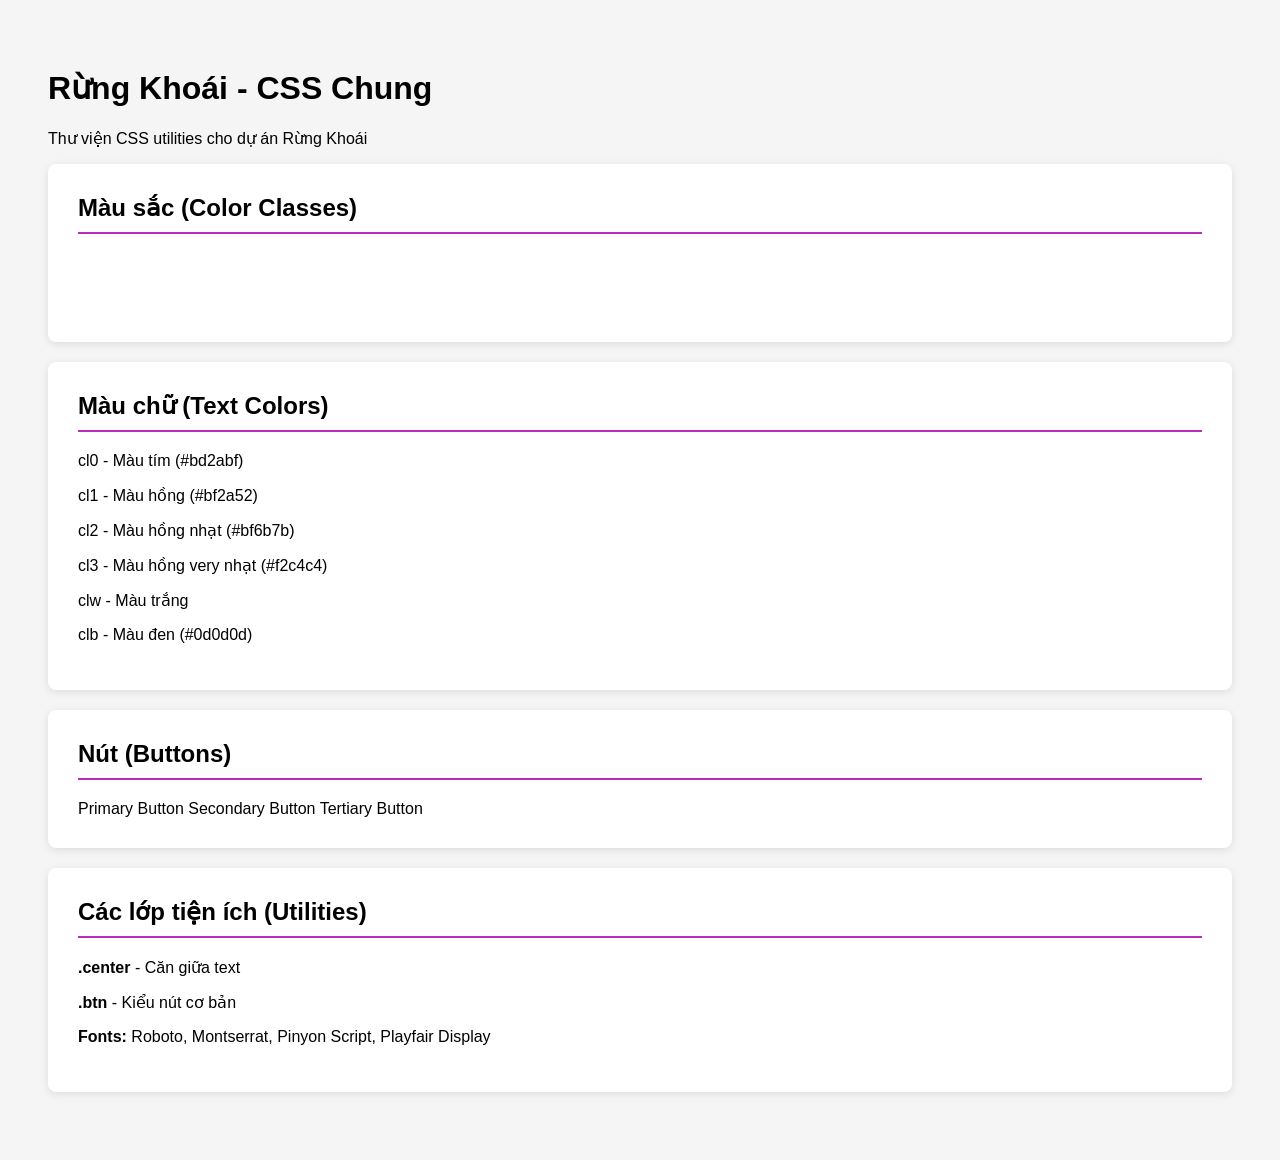
==== index.html @ e03b7450 "Create index.html" ====
<!DOCTYPE html>
<html lang="vi">
<head>
    <meta charset="UTF-8">
    <meta name="viewport" content="width=device-width, initial-scale=1.0">
    <title>Rừng Khoái - CSS Utilities</title>
    <link rel="stylesheet" href="../css/rungkhoai.css">
    <style>
        body {
            font-family: "Roboto", sans-serif;
            padding: 40px;
            background-color: #f5f5f5;
        }
        .container {
            max-width: 1200px;
            margin: 0 auto;
        }
        .section {
            background: white;
            padding: 30px;
            margin-bottom: 20px;
            border-radius: 8px;
            box-shadow: 0 2px 8px rgba(0,0,0,0.1);
        }
        h2 {
            margin-top: 0;
            border-bottom: 2px solid #bd2abf;
            padding-bottom: 10px;
        }
        .demo-grid {
            display: grid;
            grid-template-columns: repeat(auto-fit, minmax(150px, 1fr));
            gap: 15px;
            margin-top: 20px;
        }
        .demo-box {
            padding: 20px;
            text-align: center;
            border-radius: 4px;
            color: white;
            font-weight: bold;
        }
    </style>
</head>
<body>
    <div class="container">
        <h1 class="center cl0">Rừng Khoái - CSS Chung</h1>
        <p class="center">Thư viện CSS utilities cho dự án Rừng Khoái</p>

        <!-- Color Classes -->
        <div class="section">
            <h2>Màu sắc (Color Classes)</h2>
            <div class="demo-grid">
                <div class="demo-box bg0">bg0 - #bd2abf</div>
                <div class="demo-box bg1">bg1 - #bf2a52</div>
                <div class="demo-box bg2">bg2 - #bf6b7b</div>
                <div class="demo-box bg3">bg3 - #f2c4c4</div>
                <div class="demo-box bgb clw">bgb - #0d0d0d</div>
                <div class="demo-box bgw clb">bgw - #fff</div>
            </div>
        </div>

        <!-- Text Colors -->
        <div class="section">
            <h2>Màu chữ (Text Colors)</h2>
            <p class="cl0">cl0 - Màu tím (#bd2abf)</p>
            <p class="cl1">cl1 - Màu hồng (#bf2a52)</p>
            <p class="cl2">cl2 - Màu hồng nhạt (#bf6b7b)</p>
            <p class="cl3">cl3 - Màu hồng very nhạt (#f2c4c4)</p>
            <p class="clw bgb">clw - Màu trắng</p>
            <p class="clb">clb - Màu đen (#0d0d0d)</p>
        </div>

        <!-- Buttons -->
        <div class="section center">
            <h2>Nút (Buttons)</h2>
            <a class="btn bg0 clw">Primary Button</a>
            <a class="btn bg1 clw">Secondary Button</a>
            <a class="btn bg2 clw">Tertiary Button</a>
        </div>

        <!-- Utilities -->
        <div class="section">
            <h2>Các lớp tiện ích (Utilities)</h2>
            <p><strong>.center</strong> - Căn giữa text</p>
            <p><strong>.btn</strong> - Kiểu nút cơ bản</p>
            <p><strong>Fonts:</strong> Roboto, Montserrat, Pinyon Script, Playfair Display</p>
        </div>
    </div>
</body>
</html>
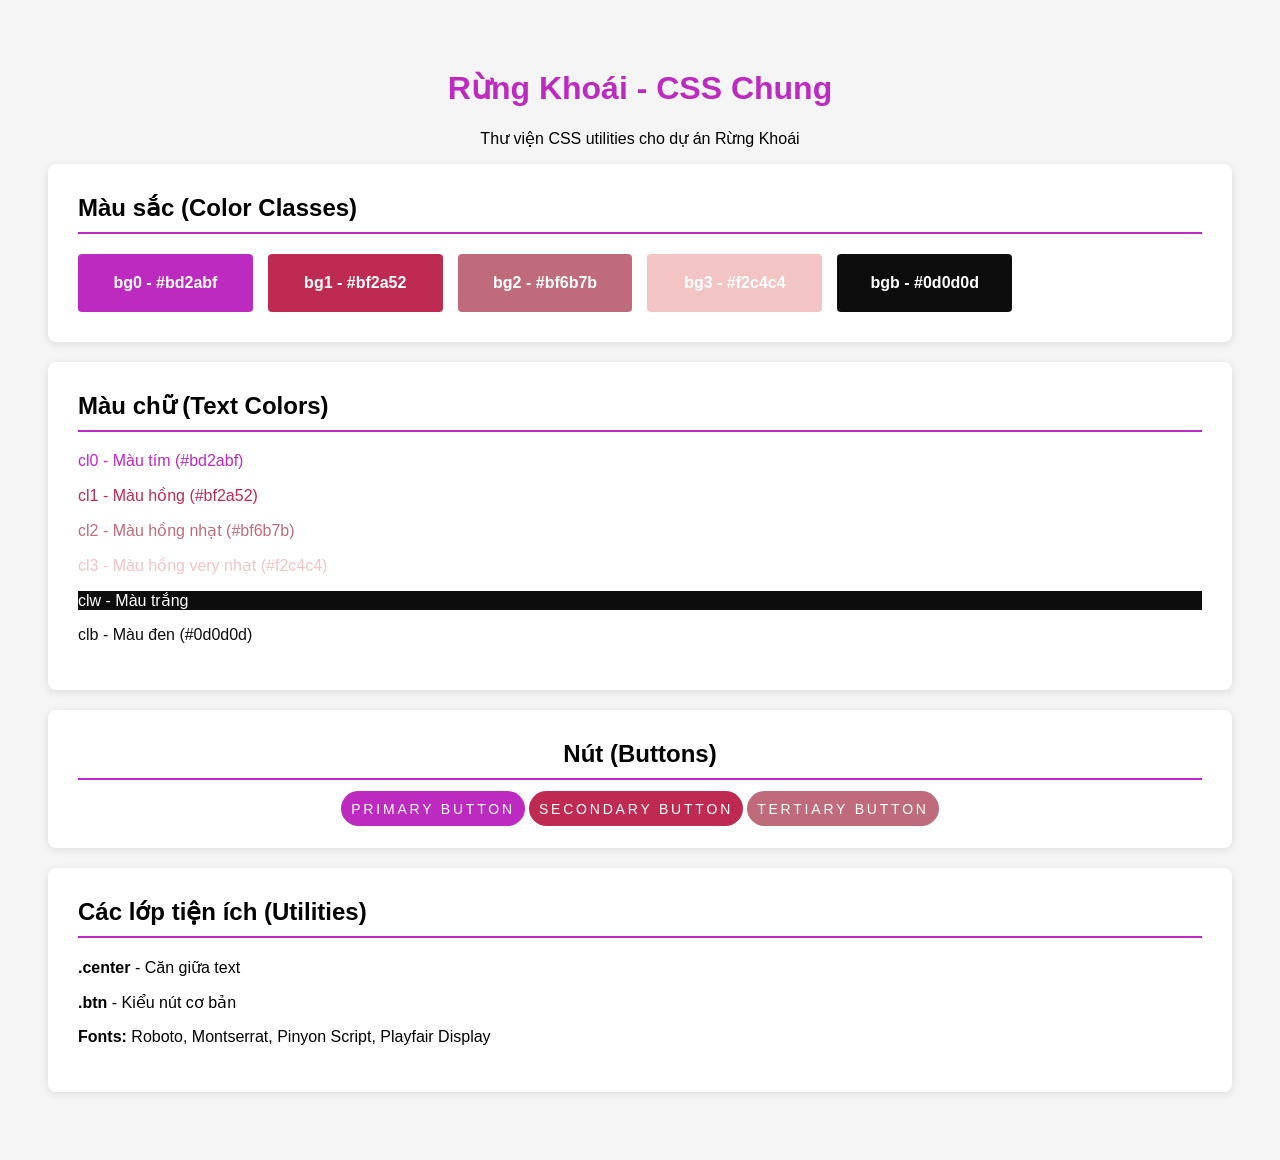
==== commit cc104903: "Update index.html" ====
--- a/index.html
+++ b/index.html
@@ -4,7 +4,7 @@
     <meta charset="UTF-8">
     <meta name="viewport" content="width=device-width, initial-scale=1.0">
     <title>Rừng Khoái - CSS Utilities</title>
-    <link rel="stylesheet" href="../css/rungkhoai.css">
+    <link rel="stylesheet" href="/rungkhoai.css">
     <style>
         body {
             font-family: "Roboto", sans-serif;
@@ -90,3 +90,13 @@
 </body>
 </html>
 
+<script>
+    document.addEventListener('DOMContentLoaded', function() {
+        const link = document.createElement('link');
+        link.rel = 'stylesheet';
+        link.href = '../css/rungkhoai.css';
+        document.head.appendChild(link);
+    });
+</script>
+</body>
+</html>
--- a/rungkhoai.css
+++ b/rungkhoai.css
@@ -0,0 +1,75 @@
+@import url("https://fonts.googleapis.com/css2?family=Roboto:ital@0;1&display=swap&family=Montserrat&family=Pinyon+Script&family=Playfair+Display:ital@0;1&display=swap");
+a {
+  text-decoration: none !important;
+}
+a.button,
+.btn {
+  font: normal bold 14px "Roboto", sans-serif;
+  font-weight: 500;
+  text-align: center;
+  text-transform: uppercase;
+  letter-spacing: 0.2em;
+  text-shadow: rgba(255, 255, 255, 0) 0px 0px 0px;
+  padding: 0.7em 0.7em 0.7em 0.7em;
+  position: relative;
+  border-color: rgba(255, 255, 255, 0);
+  box-sizing: border-box;
+  border: transparent;
+  border-radius: 60px;
+  -o-border-radius: 60px;
+  -ms-border-radius: 60px;
+  -webkit-border-radius: 60px;
+  cursor: pointer;
+}
+.cl0 {
+  color: #bd2abf;
+}
+.cl1 {
+  color: #bf2a52;
+}
+.cl2 {
+  color: #bf6b7b;
+}
+.cl3 {
+  color: #f2c4c4;
+}
+.clw {
+  color: #fff;
+}
+.clb {
+  color: #0d0d0d;
+}
+.bg0 {
+  background-color: #bd2abf;
+}
+.bg1 {
+  background-color: #bf2a52;
+}
+.bg2 {
+  background-color: #bf6b7b;
+}
+.bg3 {
+  background-color: #f2c4c4;
+}
+.bgw {
+  background-color: #fff;
+}
+.bgb {
+  background-color: #0d0d0d;
+}
+.center {
+  text-align: center;
+}
+
+/* For MagOne customs */
+
+@media screen and (max-width: 1366px) {
+  #menu-header-section li.hide-hd {
+    display: none;
+  }
+}
+
+.after-post-content-after-body .widget-content {
+  font-size: 16px;
+  line-height: 1.7rem;
+}
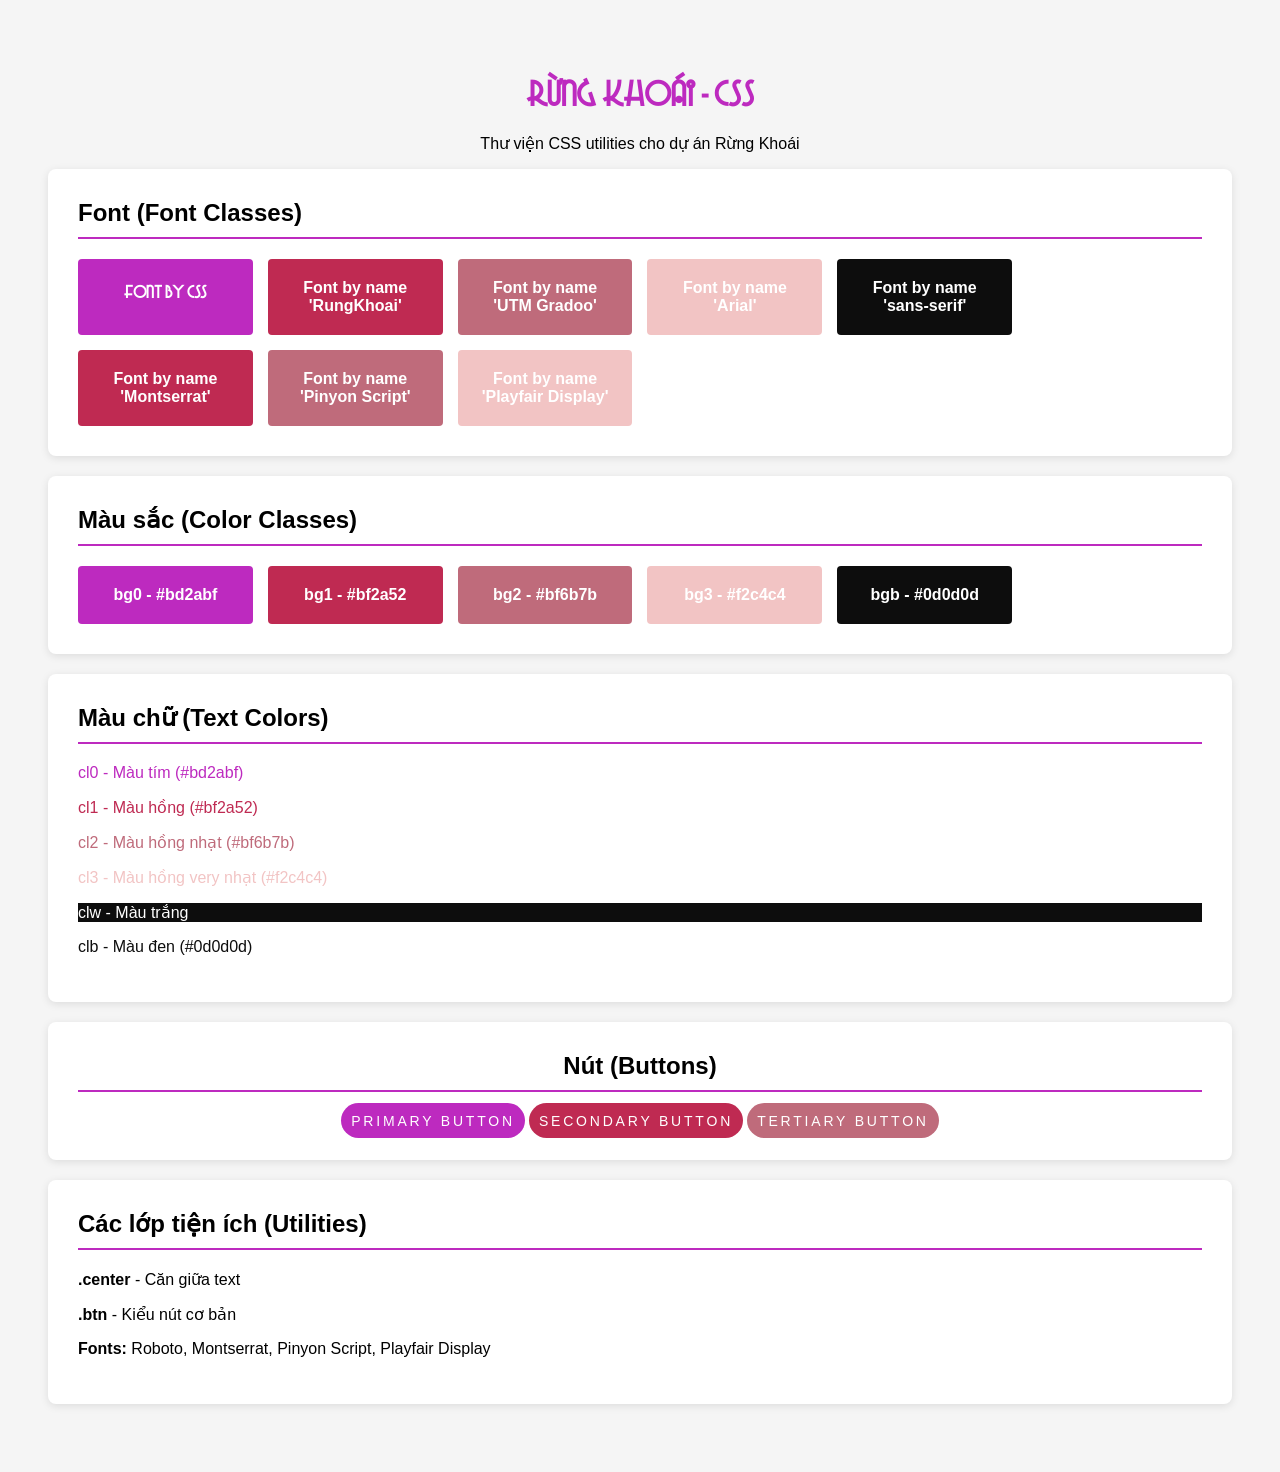
==== commit 89c5e158: "Update font" ====
--- a/index.html
+++ b/index.html
@@ -44,9 +44,24 @@
 </head>
 <body>
     <div class="container">
-        <h1 class="center cl0">Rừng Khoái - CSS Chung</h1>
+        <h1 class="center cl0 font-rungkhoai">Rừng Khoái - CSS</h1>
         <p class="center">Thư viện CSS utilities cho dự án Rừng Khoái</p>
-
+<!-- Color Classes -->
+        <div class="section">
+            <h2>Font (Font Classes)</h2>
+            <div class="demo-grid">
+                <div class="demo-box bg0 font-rungkhoai">Font by CSS</div>
+                <div class="demo-box bg1" style="font: 'RungKhoai';">Font by name 'RungKhoai'</div>
+                <div class="demo-box bg2" style="font: 'UTM Gradoo';">Font by name 'UTM Gradoo'</div>
+                <div class="demo-box bg3" style="font: 'Arial';">Font by name 'Arial'</div>
+                <div class="demo-box bgb clw" style="font: 'sans-serif';">Font by name 'sans-serif'</div>
+                <div class="demo-box bgw clb" style="font: 'Roboto';">Font by name 'Roboto'</div>
+                <div class="demo-box bg1" style="font: 'Montserrat';">Font by name 'Montserrat'</div>
+                <div class="demo-box bg2" style="font: 'Pinyon Script';">Font by name 'Pinyon Script'</div>
+                <div class="demo-box bg3" style="font: 'Playfair Display';">Font by name 'Playfair Display'</div>
+                
+            </div>
+        </div>
         <!-- Color Classes -->
         <div class="section">
             <h2>Màu sắc (Color Classes)</h2>
--- a/rungkhoai.css
+++ b/rungkhoai.css
@@ -1,4 +1,17 @@
 @import url("https://fonts.googleapis.com/css2?family=Roboto:ital@0;1&display=swap&family=Montserrat&family=Pinyon+Script&family=Playfair+Display:ital@0;1&display=swap");
+@font-face {
+  font-family: 'RungKhoai';
+  src: url('/fonts/UTMGradoo.woff2') format('woff2'),
+    url('/fonts/UTMGradoo.woff') format('woff');
+  font-weight: normal;
+  font-style: normal;
+  font-display: swap;
+}
+
+.font-rungkhoai {
+  font-family: 'RungKhoai', 'UTM Gradoo', Arial, sans-serif;
+}
+
 a {
   text-decoration: none !important;
 }
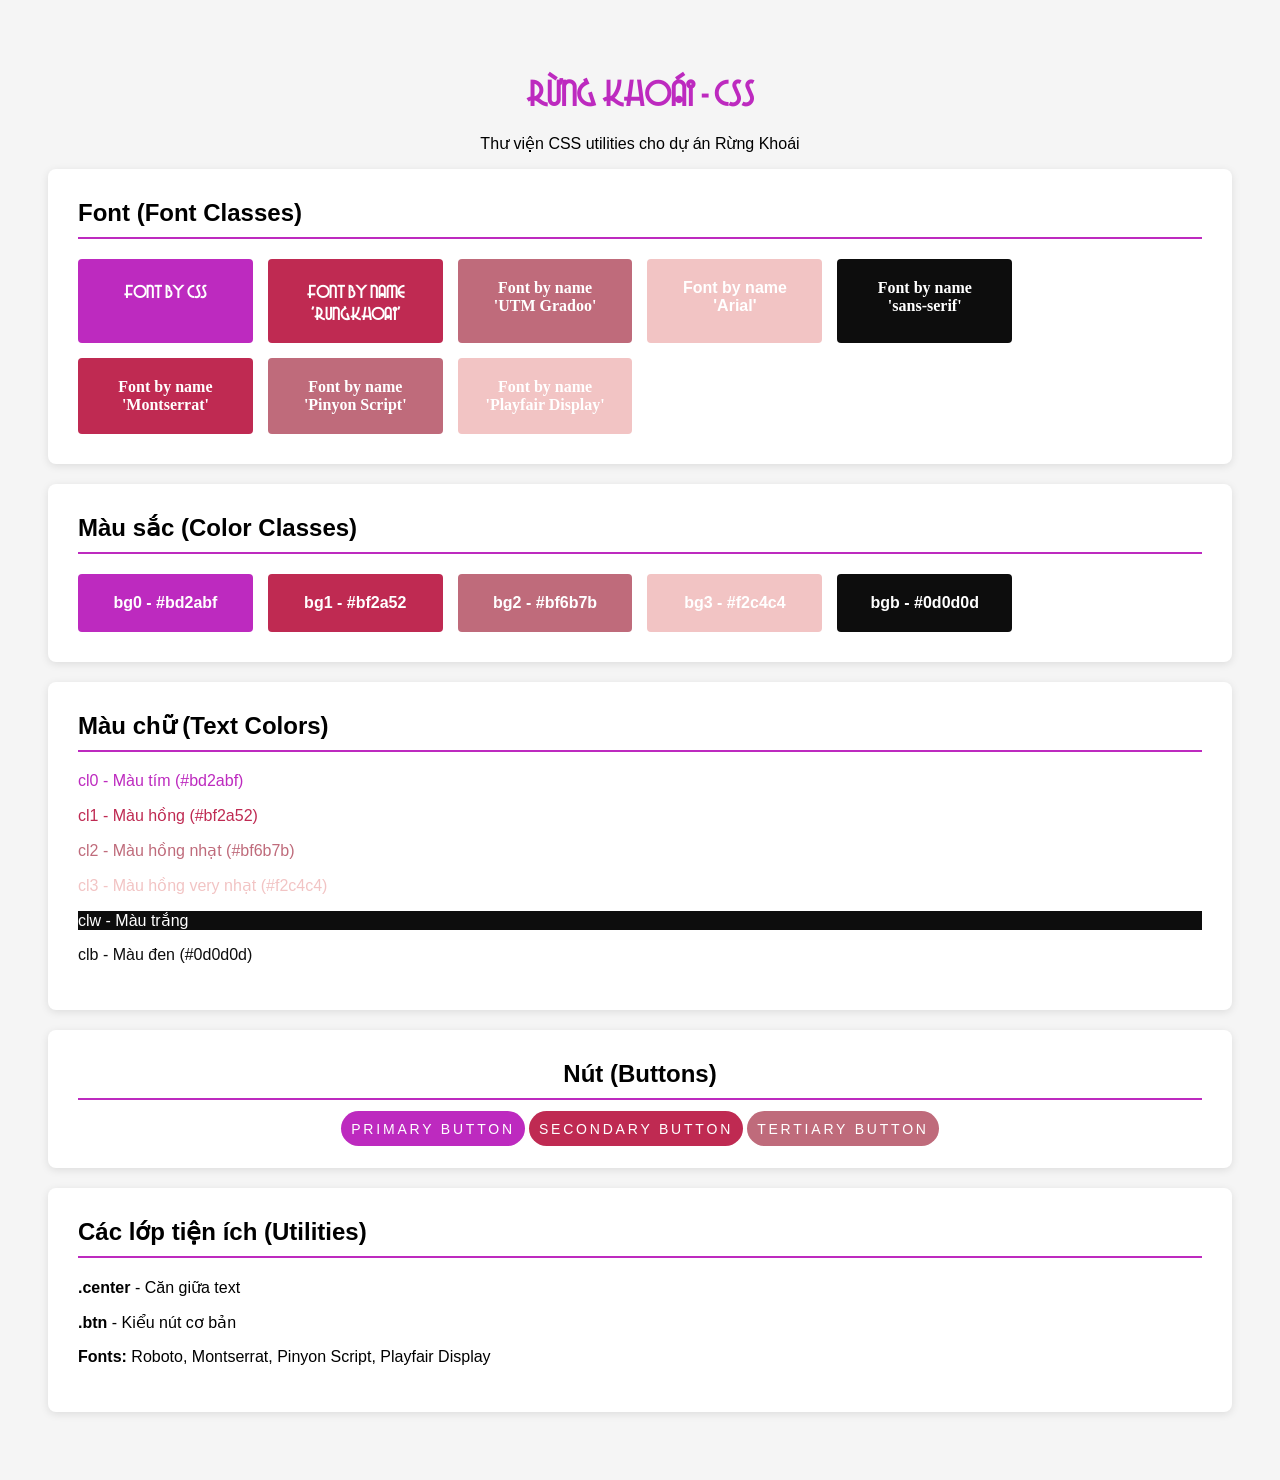
==== commit 281cfab5: "Update index.html" ====
--- a/index.html
+++ b/index.html
@@ -51,14 +51,14 @@
             <h2>Font (Font Classes)</h2>
             <div class="demo-grid">
                 <div class="demo-box bg0 font-rungkhoai">Font by CSS</div>
-                <div class="demo-box bg1" style="font: 'RungKhoai';">Font by name 'RungKhoai'</div>
-                <div class="demo-box bg2" style="font: 'UTM Gradoo';">Font by name 'UTM Gradoo'</div>
-                <div class="demo-box bg3" style="font: 'Arial';">Font by name 'Arial'</div>
-                <div class="demo-box bgb clw" style="font: 'sans-serif';">Font by name 'sans-serif'</div>
-                <div class="demo-box bgw clb" style="font: 'Roboto';">Font by name 'Roboto'</div>
-                <div class="demo-box bg1" style="font: 'Montserrat';">Font by name 'Montserrat'</div>
-                <div class="demo-box bg2" style="font: 'Pinyon Script';">Font by name 'Pinyon Script'</div>
-                <div class="demo-box bg3" style="font: 'Playfair Display';">Font by name 'Playfair Display'</div>
+                <div class="demo-box bg1" style="font-family: 'RungKhoai';">Font by name 'RungKhoai'</div>
+                <div class="demo-box bg2" style="font-family: 'UTM Gradoo';">Font by name 'UTM Gradoo'</div>
+                <div class="demo-box bg3" style="font-family: 'Arial';">Font by name 'Arial'</div>
+                <div class="demo-box bgb clw" style="font-family: 'sans-serif';">Font by name 'sans-serif'</div>
+                <div class="demo-box bgw clb" style="font-family: 'Roboto';">Font by name 'Roboto'</div>
+                <div class="demo-box bg1" style="font-family: 'Montserrat';">Font by name 'Montserrat'</div>
+                <div class="demo-box bg2" style="font-family: 'Pinyon Script';">Font by name 'Pinyon Script'</div>
+                <div class="demo-box bg3" style="font-family: 'Playfair Display';">Font by name 'Playfair Display'</div>
                 
             </div>
         </div>
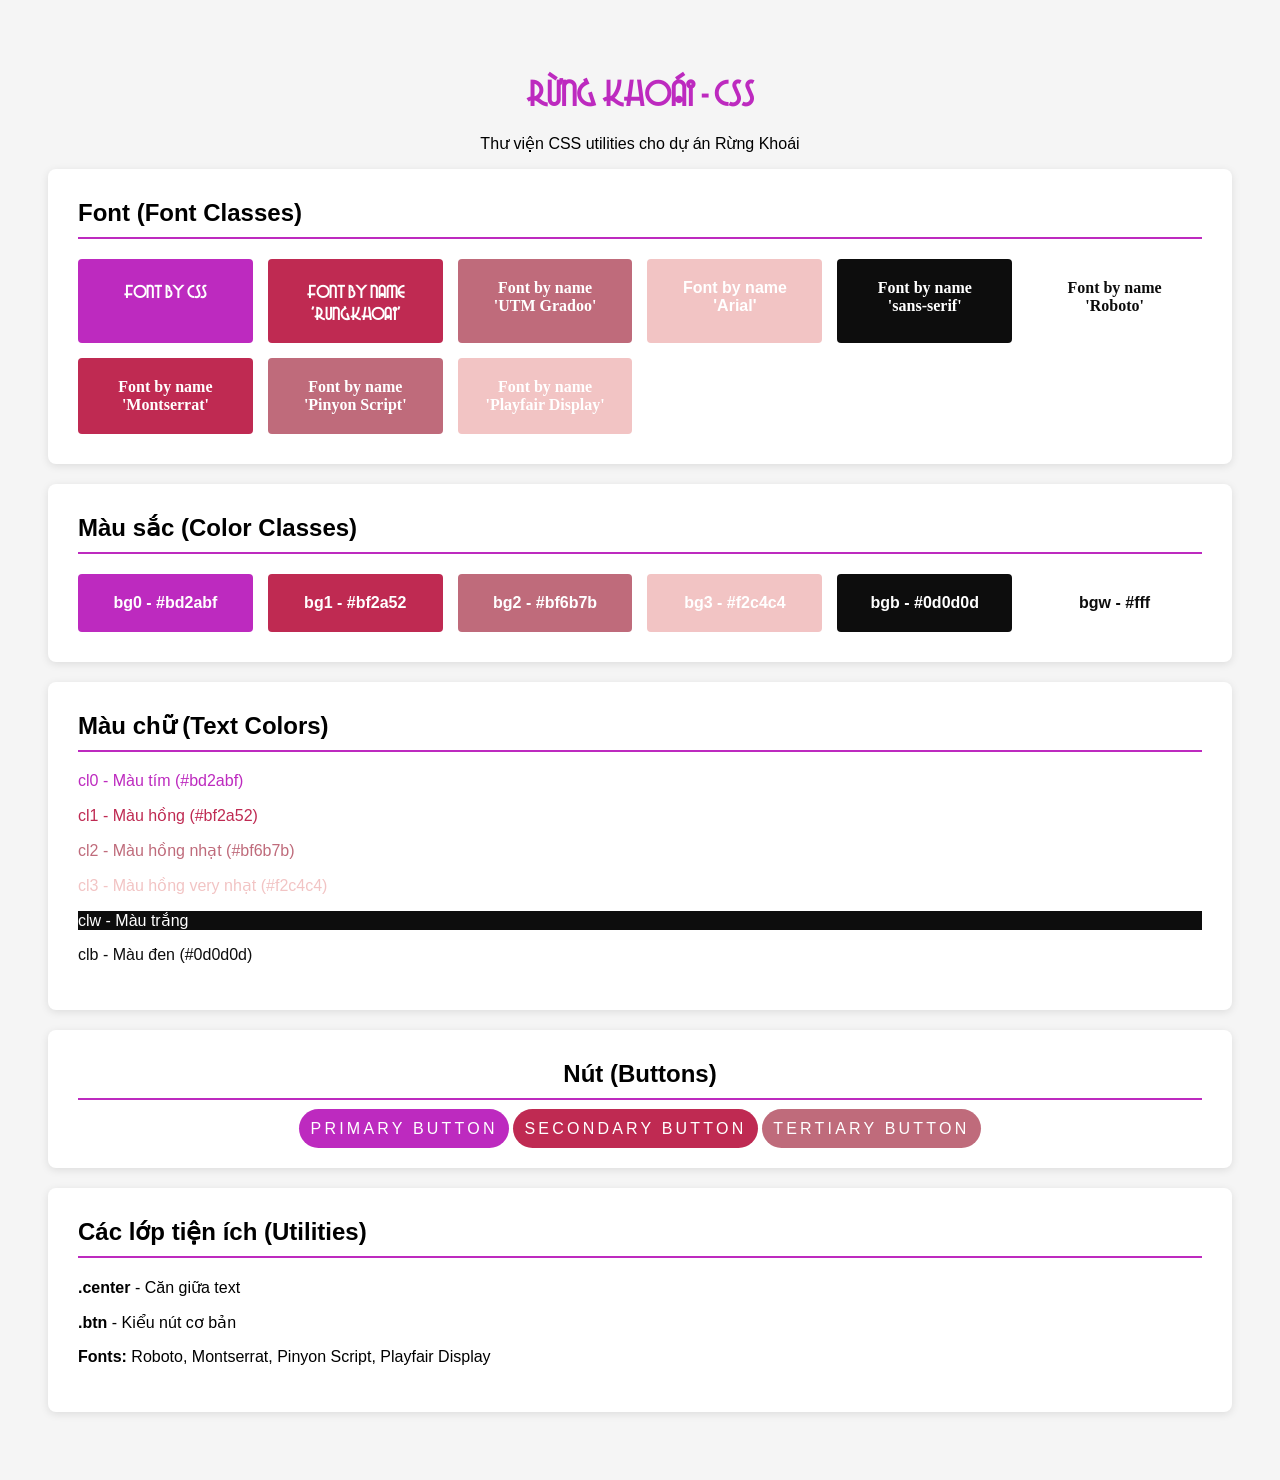
==== commit 50039de5: "." ====
--- a/index.html
+++ b/index.html
@@ -109,7 +109,7 @@
     document.addEventListener('DOMContentLoaded', function() {
         const link = document.createElement('link');
         link.rel = 'stylesheet';
-        link.href = '../css/rungkhoai.css';
+        link.href = '../rungkhoai.css';
         document.head.appendChild(link);
     });
 </script>
--- a/rungkhoai.css
+++ b/rungkhoai.css
@@ -1,15 +1,53 @@
 @import url("https://fonts.googleapis.com/css2?family=Roboto:ital@0;1&display=swap&family=Montserrat&family=Pinyon+Script&family=Playfair+Display:ital@0;1&display=swap");
 @font-face {
-  font-family: 'RungKhoai';
-  src: url('/fonts/UTMGradoo.woff2') format('woff2'),
-    url('/fonts/UTMGradoo.woff') format('woff');
+  font-family: "RungKhoai";
+  src:
+    url("/fonts/UTMGradoo.woff2") format("woff2"),
+    url("/fonts/UTMGradoo.woff") format("woff");
   font-weight: normal;
   font-style: normal;
   font-display: swap;
 }
 
 .font-rungkhoai {
-  font-family: 'RungKhoai', 'UTM Gradoo', Arial, sans-serif;
+  font-family: "RungKhoai", "UTM Gradoo", Arial, sans-serif;
+}
+
+/* Phần quy định màu cho giao diện sáng và tối */
+:root {
+  --font-rungkhoai: "RungKhoai", "UTM Gradoo", Arial, sans-serif;
+  --font-primary: Arial, sans-serif;
+  /* Màu cho giao diện sáng - bắt đầu */
+  /* Màu chủ đạo cho giao diện sáng - bắt đầu */
+  --color-primary: #054219;
+  --color-secondary: #e2ffe2;
+  /* Màu chủ đạo cho giao diện sáng - kết thúc */
+  --color-accent: #ef9651;
+  --color-alert: #ec5228;
+  --color-background: #efefef;
+  --color-surface: #ffffff;
+  --color-text: #1e1e1e;
+  --color-muted: #666666;
+  --color-border: #cccccc;
+  /* Màu cho giao diện sáng - kết thúc */
+}
+
+@media (prefers-color-scheme: dark) {
+  :root {
+    /* Màu cho giao diện tối - bắt đầu */
+    /* Màu chủ đạo cho giao diện tối - bắt đầu */
+    --color-primary: #0a8030;
+    --color-secondary: #e2ffe2;
+    /* Màu chủ đạo cho giao diện tối - kết thúc */
+    --color-accent: #89f7a7;
+    --color-alert: #ff7f5e;
+    --color-background: #0d1b12;
+    --color-surface: #1c2e24;
+    --color-text: #f5f5f5;
+    --color-muted: #9aa39b;
+    --color-border: #2e4b3c;
+    /* Màu cho giao diện tối - bắt đầu */
+  }
 }
 
 a {
@@ -17,7 +55,7 @@
 }
 a.button,
 .btn {
-  font: normal bold 14px "Roboto", sans-serif;
+  font-family: var(--font-rungkhoai)
   font-weight: 500;
   text-align: center;
   text-transform: uppercase;
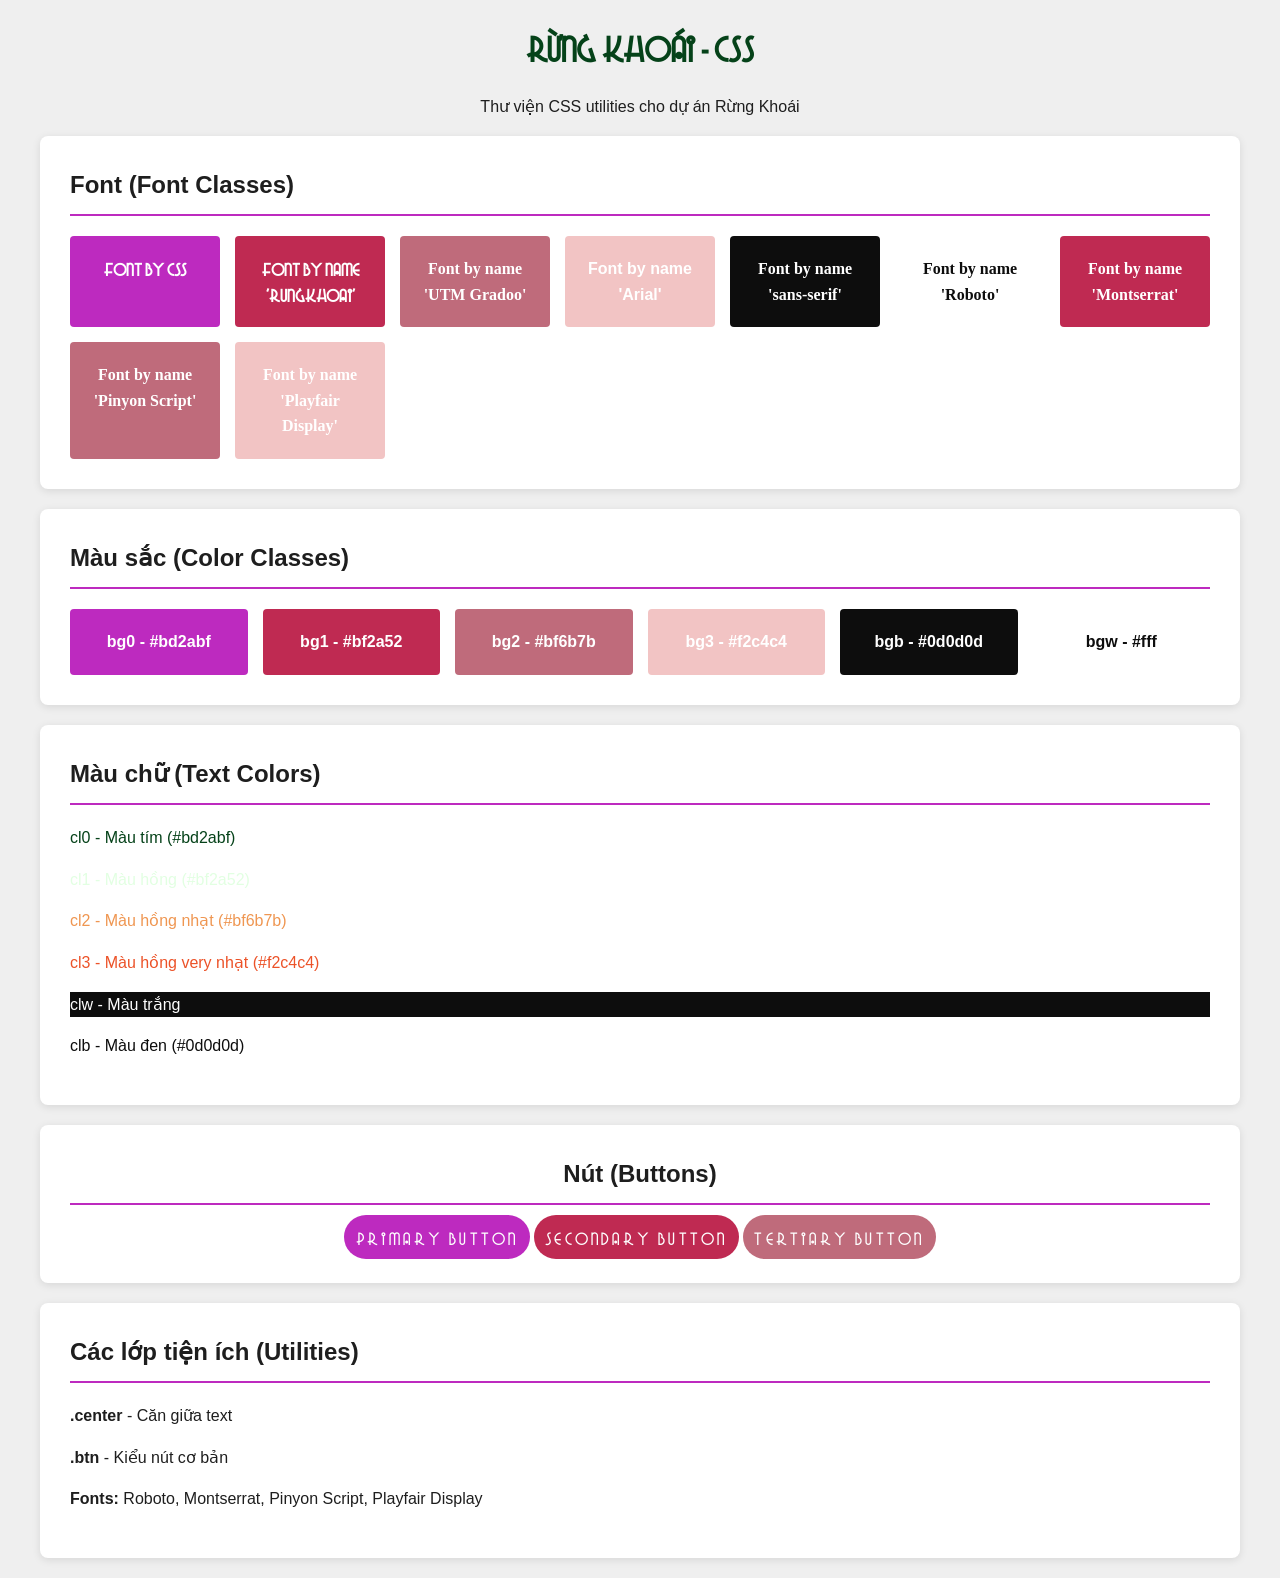
==== commit 5e9eaa31: "." ====
--- a/index.html
+++ b/index.html
@@ -6,40 +6,8 @@
     <title>Rừng Khoái - CSS Utilities</title>
     <link rel="stylesheet" href="/rungkhoai.css">
     <style>
-        body {
-            font-family: "Roboto", sans-serif;
-            padding: 40px;
-            background-color: #f5f5f5;
-        }
-        .container {
-            max-width: 1200px;
-            margin: 0 auto;
-        }
-        .section {
-            background: white;
-            padding: 30px;
-            margin-bottom: 20px;
-            border-radius: 8px;
-            box-shadow: 0 2px 8px rgba(0,0,0,0.1);
-        }
-        h2 {
-            margin-top: 0;
-            border-bottom: 2px solid #bd2abf;
-            padding-bottom: 10px;
-        }
-        .demo-grid {
-            display: grid;
-            grid-template-columns: repeat(auto-fit, minmax(150px, 1fr));
-            gap: 15px;
-            margin-top: 20px;
-        }
-        .demo-box {
-            padding: 20px;
-            text-align: center;
-            border-radius: 4px;
-            color: white;
-            font-weight: bold;
-        }
+        
+        
     </style>
 </head>
 <body>
--- a/rungkhoai.css
+++ b/rungkhoai.css
@@ -50,12 +50,53 @@
   }
 }
 
+body {
+  background-color: var(--color-background);
+  color: var(--color-text);
+  font-family: var(--font-primary);
+  line-height: 1.6;
+}
+
+.container {
+  max-width: 1200px;
+  margin: 0 auto;
+}
+
+.section {
+  background: white;
+  padding: 30px;
+  margin-bottom: 20px;
+  border-radius: 8px;
+  box-shadow: 0 2px 8px rgba(0, 0, 0, 0.1);
+}
+
+h2 {
+  margin-top: 0;
+  border-bottom: 2px solid #bd2abf;
+  padding-bottom: 10px;
+}
+
+.demo-grid {
+  display: grid;
+  grid-template-columns: repeat(auto-fit, minmax(150px, 1fr));
+  gap: 15px;
+  margin-top: 20px;
+}
+
+.demo-box {
+  padding: 20px;
+  text-align: center;
+  border-radius: 4px;
+  color: white;
+  font-weight: bold;
+}
+
 a {
   text-decoration: none !important;
 }
 a.button,
 .btn {
-  font-family: var(--font-rungkhoai)
+  font-family: var(--font-rungkhoai);
   font-weight: 500;
   text-align: center;
   text-transform: uppercase;
@@ -73,19 +114,19 @@
   cursor: pointer;
 }
 .cl0 {
-  color: #bd2abf;
+  color: var(--color-primary);
 }
 .cl1 {
-  color: #bf2a52;
+  color: var(--color-secondary);
 }
 .cl2 {
-  color: #bf6b7b;
+  color: var(--color-accent);
 }
 .cl3 {
-  color: #f2c4c4;
+  color: var(--color-alert);
 }
 .clw {
-  color: #fff;
+  color: #fefefe;
 }
 .clb {
   color: #0d0d0d;
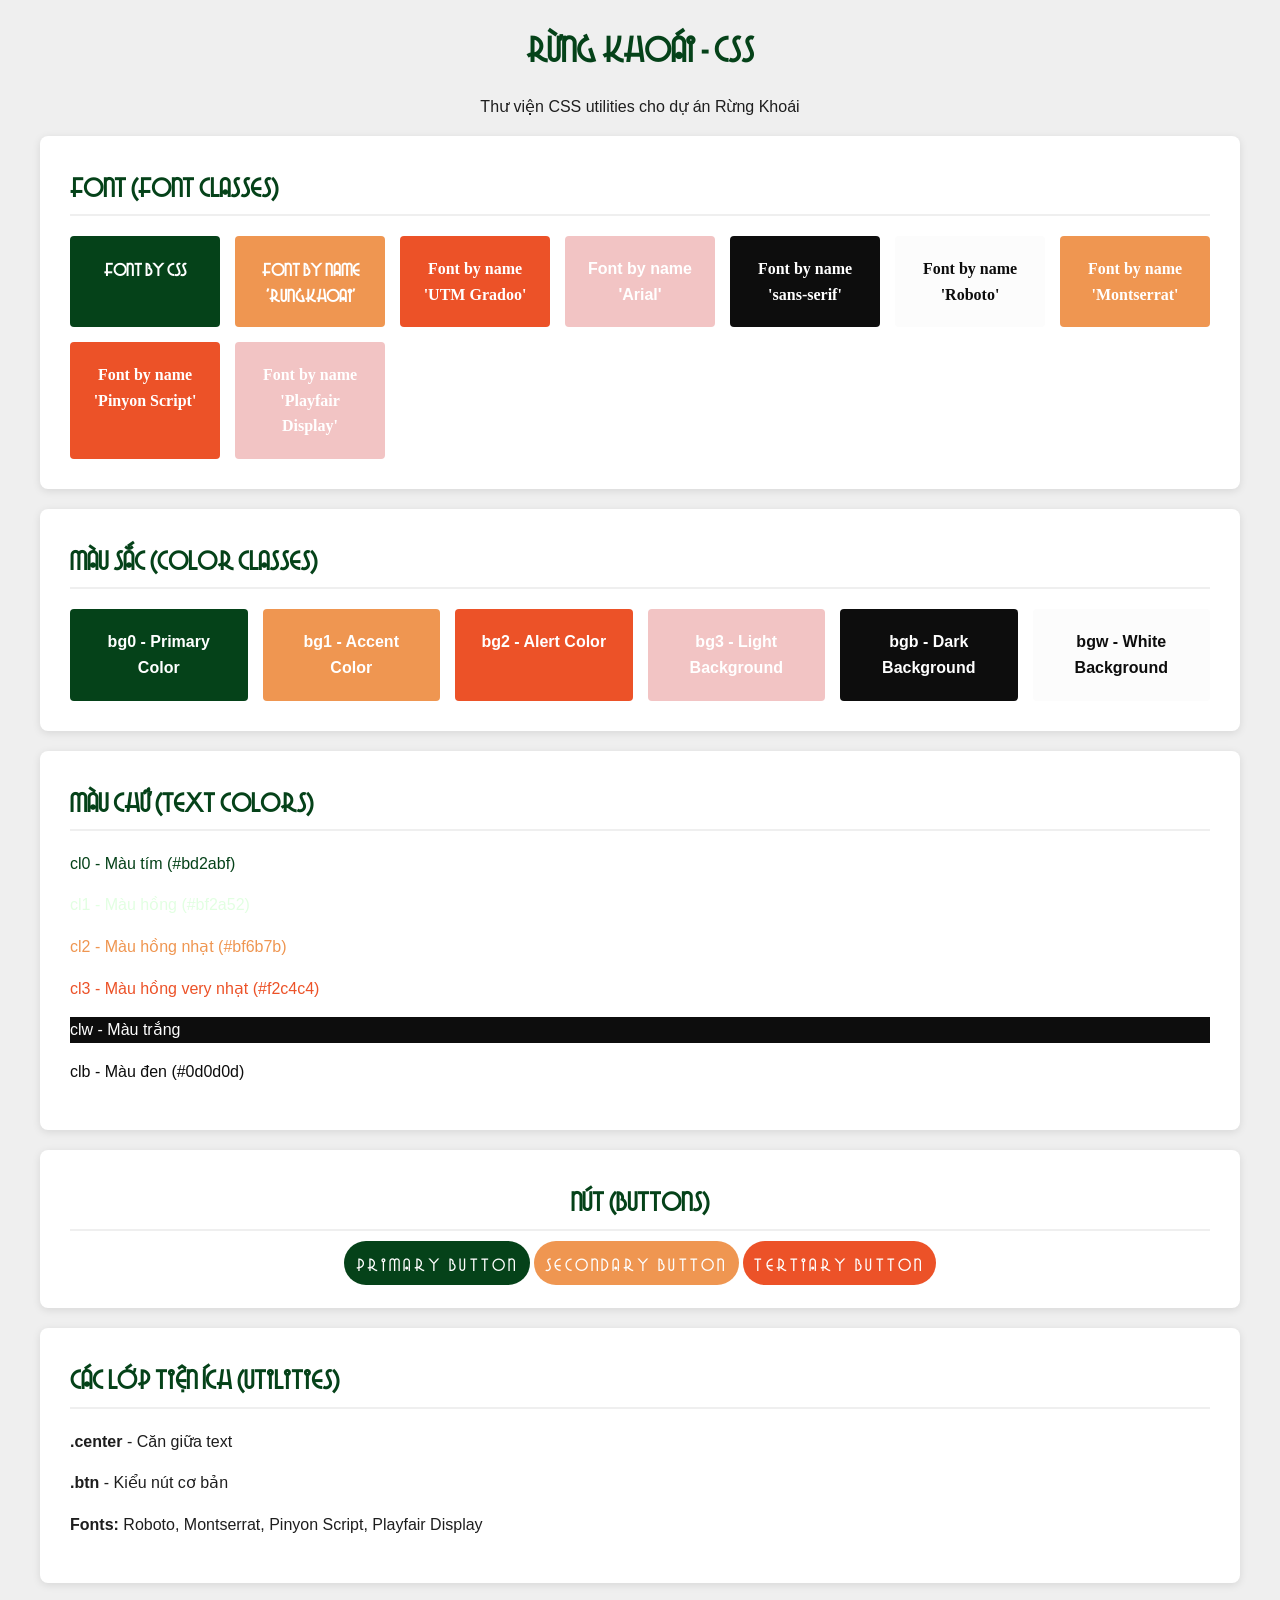
==== commit f493b296: "." ====
--- a/index.html
+++ b/index.html
@@ -34,12 +34,12 @@
         <div class="section">
             <h2>Màu sắc (Color Classes)</h2>
             <div class="demo-grid">
-                <div class="demo-box bg0">bg0 - #bd2abf</div>
-                <div class="demo-box bg1">bg1 - #bf2a52</div>
-                <div class="demo-box bg2">bg2 - #bf6b7b</div>
-                <div class="demo-box bg3">bg3 - #f2c4c4</div>
-                <div class="demo-box bgb clw">bgb - #0d0d0d</div>
-                <div class="demo-box bgw clb">bgw - #fff</div>
+                <div class="demo-box bg0">bg0 - Primary Color</div>
+                <div class="demo-box bg1">bg1 - Accent Color</div>
+                <div class="demo-box bg2">bg2 - Alert Color</div>
+                <div class="demo-box bg3">bg3 - Light Background</div>
+                <div class="demo-box bgb clw">bgb - Dark Background</div>
+                <div class="demo-box bgw clb">bgw - White Background</div>
             </div>
         </div>
 
--- a/rungkhoai.css
+++ b/rungkhoai.css
@@ -72,8 +72,10 @@
 
 h2 {
   margin-top: 0;
-  border-bottom: 2px solid #bd2abf;
+  border-bottom: 2px solid var(--color-background);
+  color: var(--color-primary);
   padding-bottom: 10px;
+  font-family: var(--font-rungkhoai);
 }
 
 .demo-grid {
@@ -132,19 +134,19 @@
   color: #0d0d0d;
 }
 .bg0 {
-  background-color: #bd2abf;
+  background-color: var(--color-primary);
 }
 .bg1 {
-  background-color: #bf2a52;
+  background-color: var(--color-accent);
 }
 .bg2 {
-  background-color: #bf6b7b;
+  background-color: var(--color-alert);
 }
 .bg3 {
   background-color: #f2c4c4;
 }
 .bgw {
-  background-color: #fff;
+  background-color: #fcfcfc;
 }
 .bgb {
   background-color: #0d0d0d;
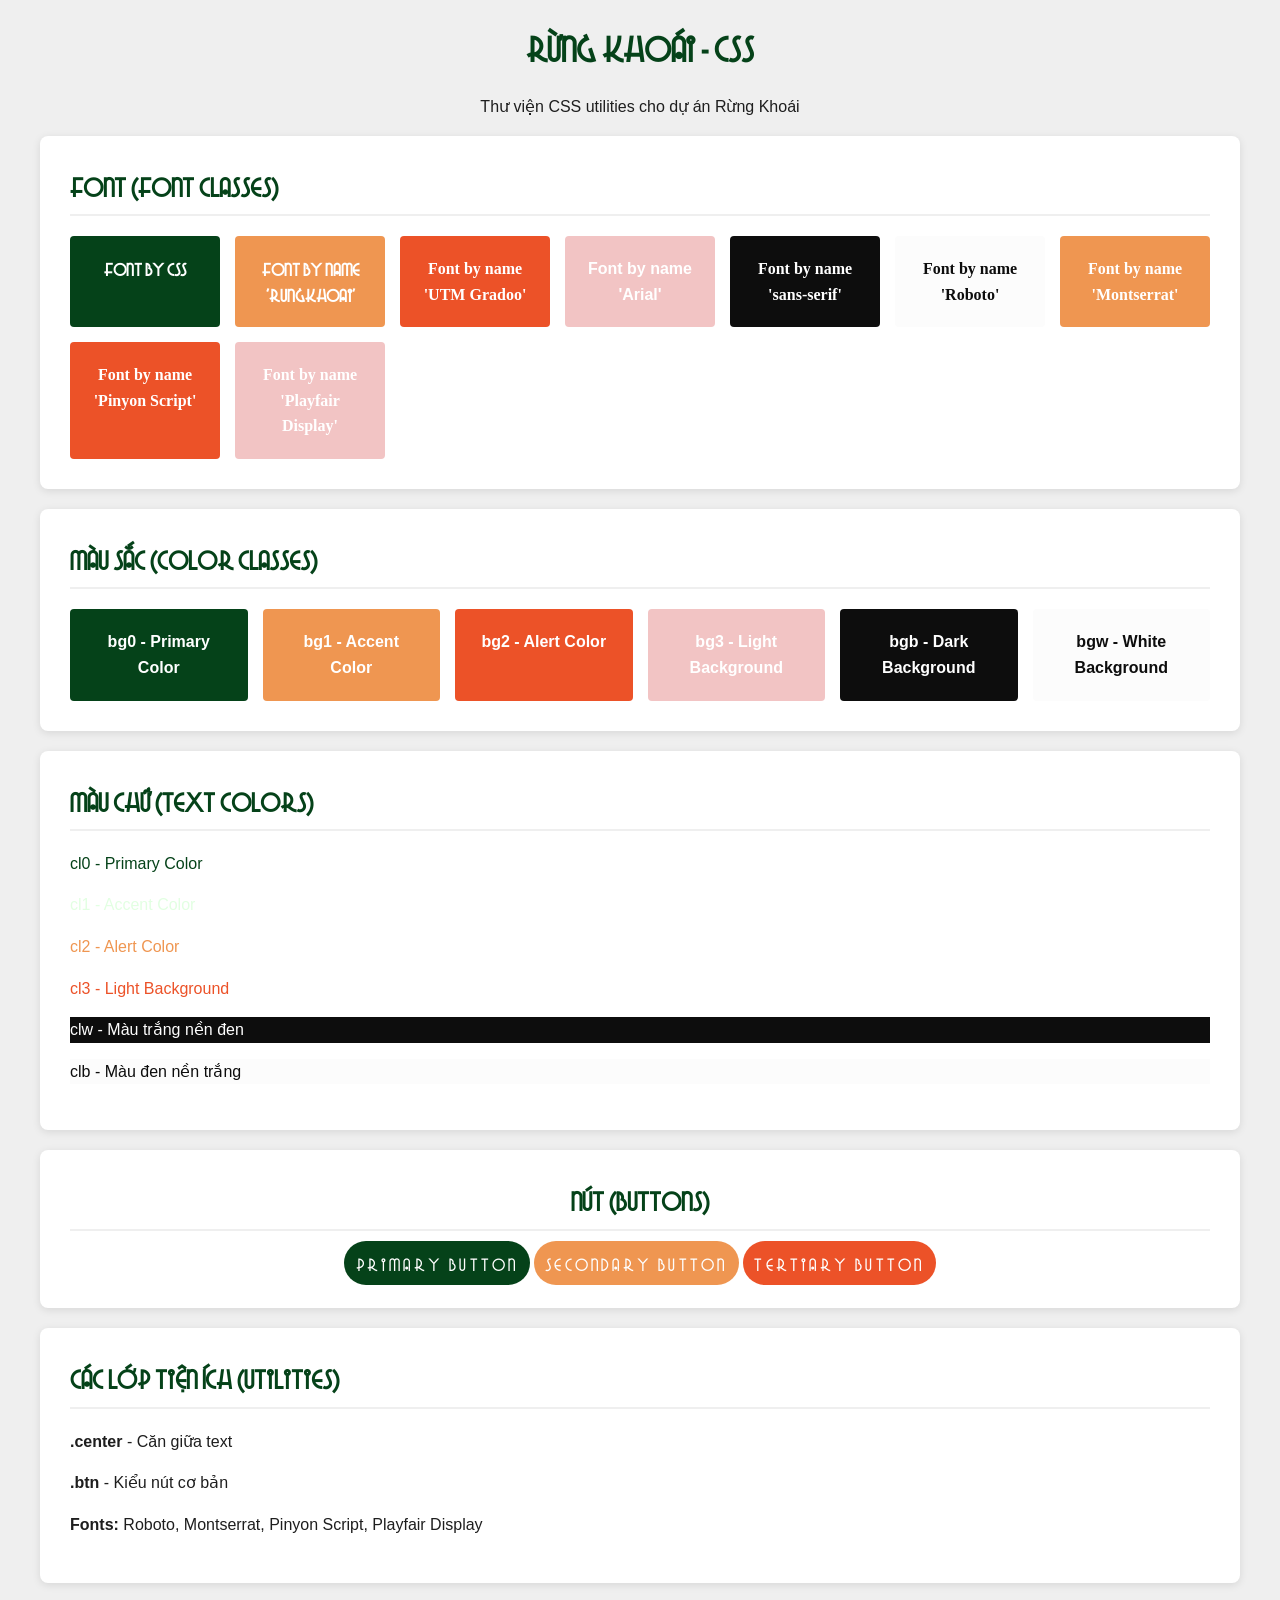
==== commit 114584e5: "Update index.html" ====
--- a/index.html
+++ b/index.html
@@ -46,12 +46,12 @@
         <!-- Text Colors -->
         <div class="section">
             <h2>Màu chữ (Text Colors)</h2>
-            <p class="cl0">cl0 - Màu tím (#bd2abf)</p>
-            <p class="cl1">cl1 - Màu hồng (#bf2a52)</p>
-            <p class="cl2">cl2 - Màu hồng nhạt (#bf6b7b)</p>
-            <p class="cl3">cl3 - Màu hồng very nhạt (#f2c4c4)</p>
-            <p class="clw bgb">clw - Màu trắng</p>
-            <p class="clb">clb - Màu đen (#0d0d0d)</p>
+            <p class="cl0">cl0 - Primary Color</p>
+            <p class="cl1">cl1 - Accent Color</p>
+            <p class="cl2">cl2 - Alert Color</p>
+            <p class="cl3">cl3 - Light Background</p>
+            <p class="clw bgb">clw - Màu trắng nền đen</p>
+            <p class="clb bgw">clb - Màu đen nền trắng</p>
         </div>
 
         <!-- Buttons -->
